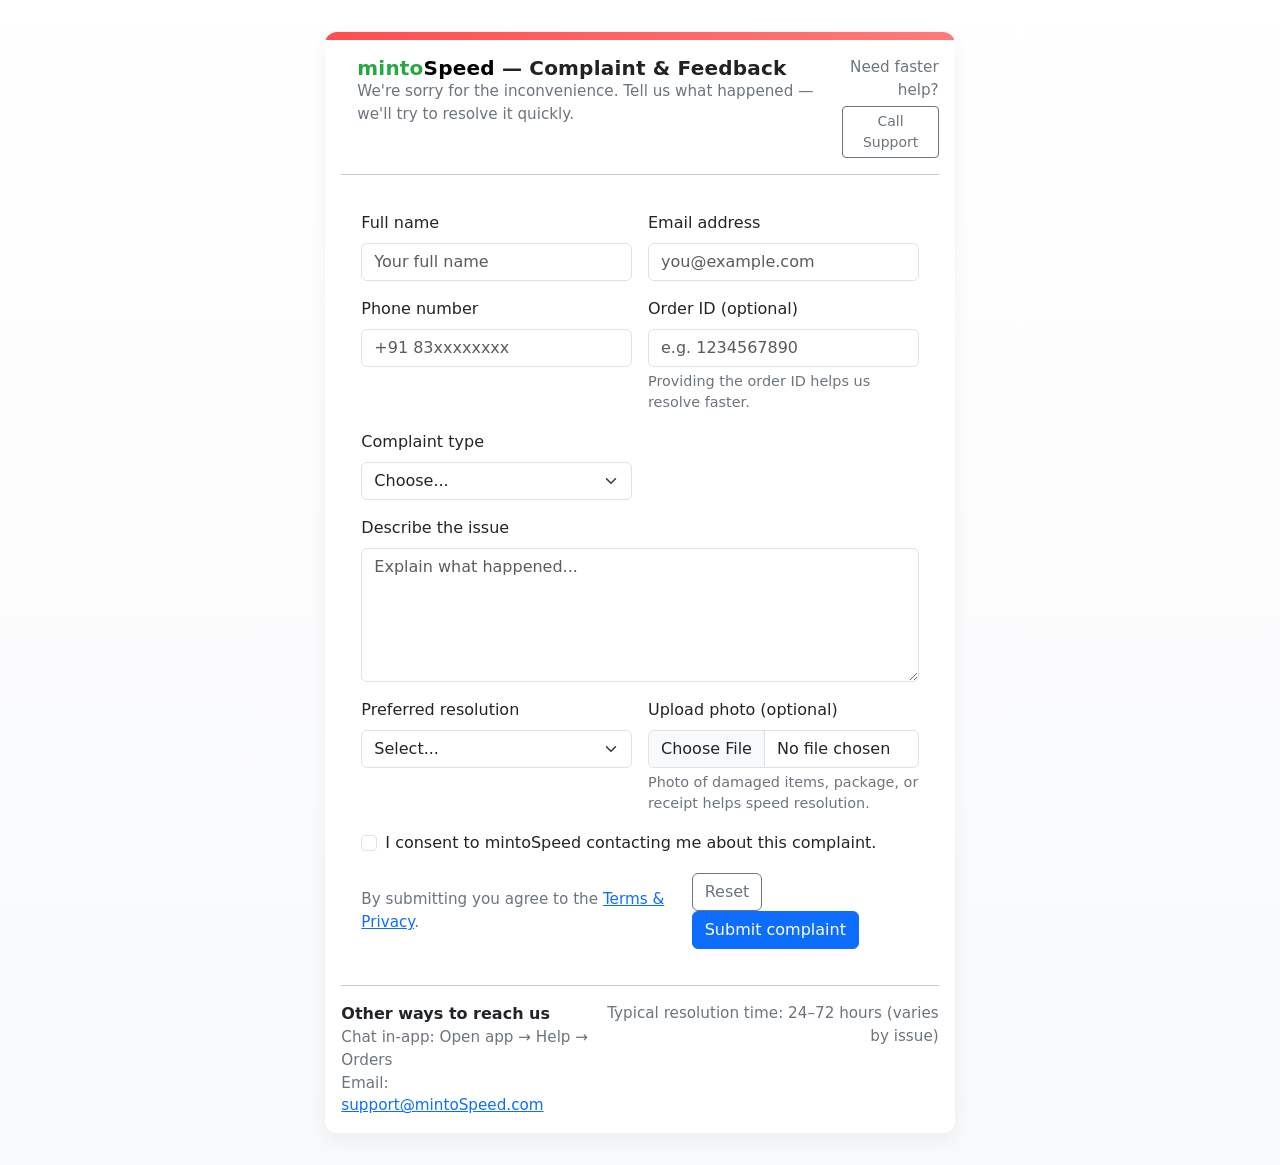
==== complain.html @ 5370c5c6 "Add files via upload" ====
<!DOCTYPE html>
<html lang="en">
<head>
  <meta charset="utf-8" />
  <meta name="viewport" content="width=device-width,initial-scale=1" />
  <title>mintoSpeed — Complaint / Feedback</title>

  <!-- Bootstrap 5 (CDN) -->
  <link href="https://cdn.jsdelivr.net/npm/bootstrap@5.3.3/dist/css/bootstrap.min.css" rel="stylesheet">

  <!-- External CSS -->
  <link href="styles.css" rel="stylesheet">
</head>
<body>

  <main class="container">
    <div class="row justify-content-center">
      <div class="col-12 col-md-10 col-lg-8">

        <div class="card complaint-card">
          <div class="brand-bar"></div>

          <div class="card-body">
            <div class="d-flex align-items-start gap-3">
              <div>
                <img src="https://upload.wikimedia.org/wikipedia/commons/2/26/mintoSpeed.png"
                     alt="mintoSpeed logo" width="64" height="64" onerror="this.style.display='none'">
              </div>
              <div class="flex-grow-1">
                <div class="d-flex justify-content-between align-items-start">
                  <div>
                    <div class="logo h5 mb-0"><span class="green">minto</span><span class="black">Speed</span> — Complaint & Feedback</div>

                    <div class="small-note">We're sorry for the inconvenience. Tell us what happened — we'll try to resolve it quickly.</div>
                  </div>
                  <div class="text-end">
                    <div class="small-note">Need faster help?</div>
                    <a href="tel:1800123456" class="btn btn-sm btn-outline-secondary mt-1">Call Support</a>
                  </div>
                </div>
              </div>
            </div>

            <hr/>

            <!-- Complaint Form -->
            <form id="complaintForm" class="form-section needs-validation" novalidate>
              <div class="row g-3">
                <div class="col-12 col-md-6">
                  <label for="name" class="form-label">Full name</label>
                  <input type="text" class="form-control" id="name" name="name" placeholder="Your full name" required>
                  <div class="invalid-feedback">Please enter your name.</div>
                </div>

                <div class="col-12 col-md-6">
                  <label for="email" class="form-label">Email address</label>
                  <input type="email" class="form-control" id="email" name="email" placeholder="you@example.com" required>
                  <div class="invalid-feedback">Please provide a valid email.</div>
                </div>

                <div class="col-12 col-md-6">
                  <label for="phone" class="form-label">Phone number</label>
                  <input type="tel" class="form-control" id="phone" name="phone" placeholder="+91 83xxxxxxxx" pattern="^\+?\d[\d\s-]{6,}$" required>
                  <div class="invalid-feedback">Please provide a valid phone number.</div>
                </div>

                <div class="col-12 col-md-6">
                  <label for="orderId" class="form-label">Order ID (optional)</label>
                  <input type="text" class="form-control" id="orderId" name="orderId" placeholder="e.g. 1234567890">
                  <div class="form-text help-text">Providing the order ID helps us resolve faster.</div>
                </div>

                <div class="col-12 col-md-6">
                  <label for="type" class="form-label">Complaint type</label>
                  <select class="form-select" id="type" name="type" required>
                    <option value="">Choose...</option>
                    <option>Missing items</option>
                    <option>Damaged/Expired items</option>
                    <option>Late delivery</option>
                    <option>Wrong items delivered</option>
                    <option>Refund issues</option>
                    <option>Unsafe delivery / rider behavior</option>
                    <option>App / Payment issue</option>
                    <option>Other</option>
                  </select>
                  <div class="invalid-feedback">Please choose a complaint type.</div>
                </div>

                <div class="col-12">
                  <label for="description" class="form-label">Describe the issue</label>
                  <textarea class="form-control" id="description" name="description" rows="5" placeholder="Explain what happened..." required></textarea>
                  <div class="invalid-feedback">Please provide a description of the problem.</div>
                </div>

                <div class="col-12 col-md-6">
                  <label for="preferredResolution" class="form-label">Preferred resolution</label>
                  <select class="form-select" id="preferredResolution" name="preferredResolution" required>
                    <option value="">Select...</option>
                    <option>Refund</option>
                    <option>Replacement</option>
                    <option>Credit to account</option>
                    <option>Apology and follow-up</option>
                  </select>
                  <div class="invalid-feedback">Please pick a preferred resolution.</div>
                </div>

                <div class="col-12 col-md-6">
                  <label class="form-label d-block">Upload photo (optional)</label>
                  <div class="d-flex gap-2 align-items-center">
                    <input class="form-control" type="file" id="photo" accept="image/*">
                    <div id="previewWrapper" style="display:none;">
                      <img id="photoPreview" class="file-preview" alt="preview">
                    </div>
                  </div>
                  <div class="form-text help-text">Photo of damaged items, package, or receipt helps speed resolution.</div>
                </div>

                <div class="col-12">
                  <label for="consent" class="form-check">
                    <input class="form-check-input me-2" type="checkbox" id="consent" required>
                    <span class="form-check-label">I consent to mintoSpeed contacting me about this complaint.</span>
                  </label>
                  <div class="invalid-feedback">Your consent is required to process complaints.</div>
                </div>

                <div class="col-12 d-flex justify-content-between align-items-center">
                  <div class="small-note">By submitting you agree to the <a href="#">Terms & Privacy</a>.</div>
                  <div>
                    <button type="reset" class="btn btn-outline-secondary me-2">Reset</button>
                    <button type="submit" class="btn btn-primary">Submit complaint</button>
                  </div>
                </div>
              </div>
            </form>

            <hr/>
            <div class="d-flex flex-column flex-sm-row justify-content-between align-items-start gap-3">
              <div>
                <div class="fw-semibold">Other ways to reach us</div>
                <div class="small-note">Chat in-app: Open app → Help → Orders</div>
                <div class="small-note">Email: <a href="mailto:support@mintoSpeed.com">support@mintoSpeed.com</a></div>
              </div>
              <div class="text-end small-note">
                Typical resolution time: 24–72 hours (varies by issue)
              </div>
            </div>

          </div>
        </div>

      </div>
    </div>
  </main>

  <!-- Success Modal -->
  <div class="modal fade" id="successModal" tabindex="-1" aria-hidden="true">
    <div class="modal-dialog modal-dialog-centered">
      <div class="modal-content">
        <div class="modal-header border-0">
          <h5 class="modal-title">Complaint submitted</h5>
          <button type="button" class="btn-close" data-bs-dismiss="modal"></button>
        </div>
        <div class="modal-body">
          <p>Thanks! We've received your complaint and will get back to you shortly.</p>
          <div><strong>Reference ID:</strong> <span id="refId">—</span></div>
        </div>
        <div class="modal-footer border-0">
          <button class="btn btn-primary" data-bs-dismiss="modal">OK</button>
        </div>
      </div>
    </div>
  </div>

  <!-- Bootstrap JS -->
  <script src="https://cdn.jsdelivr.net/npm/bootstrap@5.3.3/dist/js/bootstrap.bundle.min.js"></script>

  <!-- Custom Script -->
  <script src="script.js"></script>
</body>
</html>
---- styles.css ----
:root{
  --brand:#ff4d4f;
  --muted:#6c757d;
  --card-shadow: 0 6px 18px rgba(38,38,38,0.06);
}

body{
  background: linear-gradient(180deg, #fff 0%, #f8f9fb 100%);
  font-family: Inter, system-ui, -apple-system, "Segoe UI", Roboto, "Helvetica Neue", Arial;
  padding: 2rem 0;
}

.complaint-card{
  border: none;
  border-radius: 12px;
  box-shadow: var(--card-shadow);
  overflow: hidden;
}

.brand-bar{
  background: linear-gradient(90deg,var(--brand), #ff7a7a);
  height: 8px;
}

.logo{
  font-weight: 700;
  color: #222;
  letter-spacing: 0.2px;
}

.logo span.green {
  color: #28a745; /* green */
}

.logo span.black {
  color: #000; /* black */
}


.small-note{
  color: var(--muted);
  font-size: 0.95rem;
}

.form-section {
  padding: 1.25rem;
}

.file-preview {
  max-width: 120px;
  max-height: 120px;
  object-fit: cover;
  border-radius: 6px;
  border: 1px solid #e9ecef;
}

.help-text {
  font-size: 0.9rem;
  color: var(--muted);
}

@media (min-width: 992px){
  .container { max-width: 980px; }
}
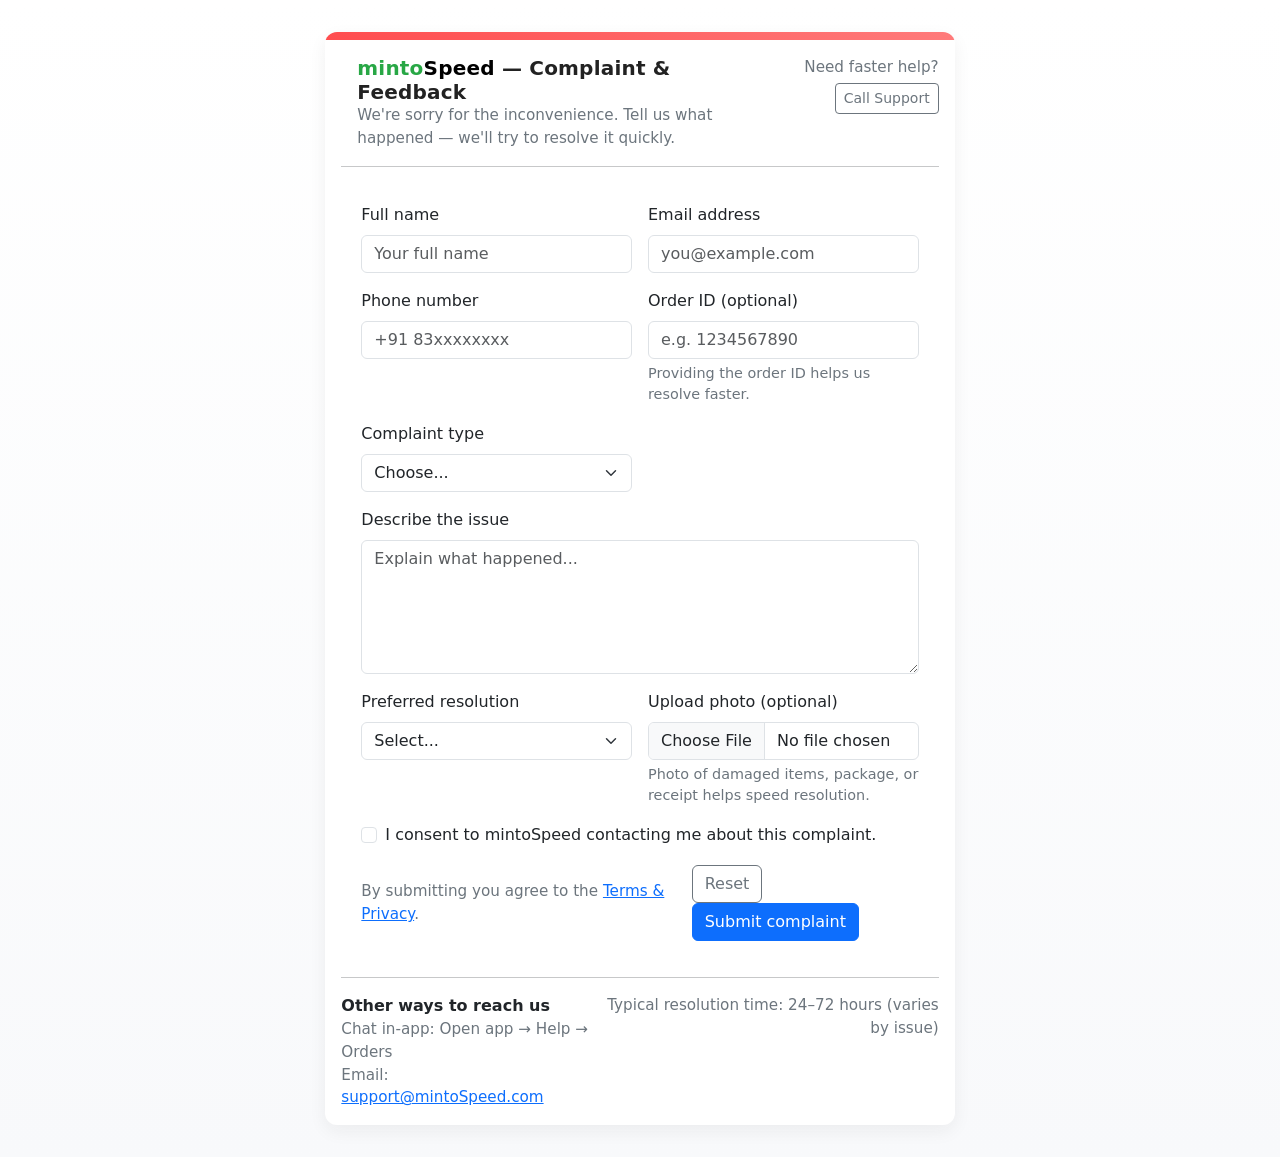
==== commit 45b6b268: "complain.html" ====
--- a/complain.html
+++ b/complain.html
@@ -27,13 +27,19 @@
                      alt="mintoSpeed logo" width="64" height="64" onerror="this.style.display='none'">
               </div>
               <div class="flex-grow-1">
-                <div class="d-flex justify-content-between align-items-start">
-                  <div>
-                    <div class="logo h5 mb-0"><span class="green">minto</span><span class="black">Speed</span> — Complaint & Feedback</div>
-
-                    <div class="small-note">We're sorry for the inconvenience. Tell us what happened — we'll try to resolve it quickly.</div>
+                <!-- FIXED ROW FOR ALIGNMENT -->
+                <div class="row">
+                  <!-- Left side -->
+                  <div class="col-md-8">
+                    <div class="logo h5 mb-0">
+                      <span class="green">minto</span><span class="black">Speed</span> — Complaint & Feedback
+                    </div>
+                    <div class="small-note">
+                      We're sorry for the inconvenience. Tell us what happened — we'll try to resolve it quickly.
+                    </div>
                   </div>
-                  <div class="text-end">
+                  <!-- Right side -->
+                  <div class="col-md-4 text-md-end mt-3 mt-md-0">
                     <div class="small-note">Need faster help?</div>
                     <a href="tel:1800123456" class="btn btn-sm btn-outline-secondary mt-1">Call Support</a>
                   </div>
